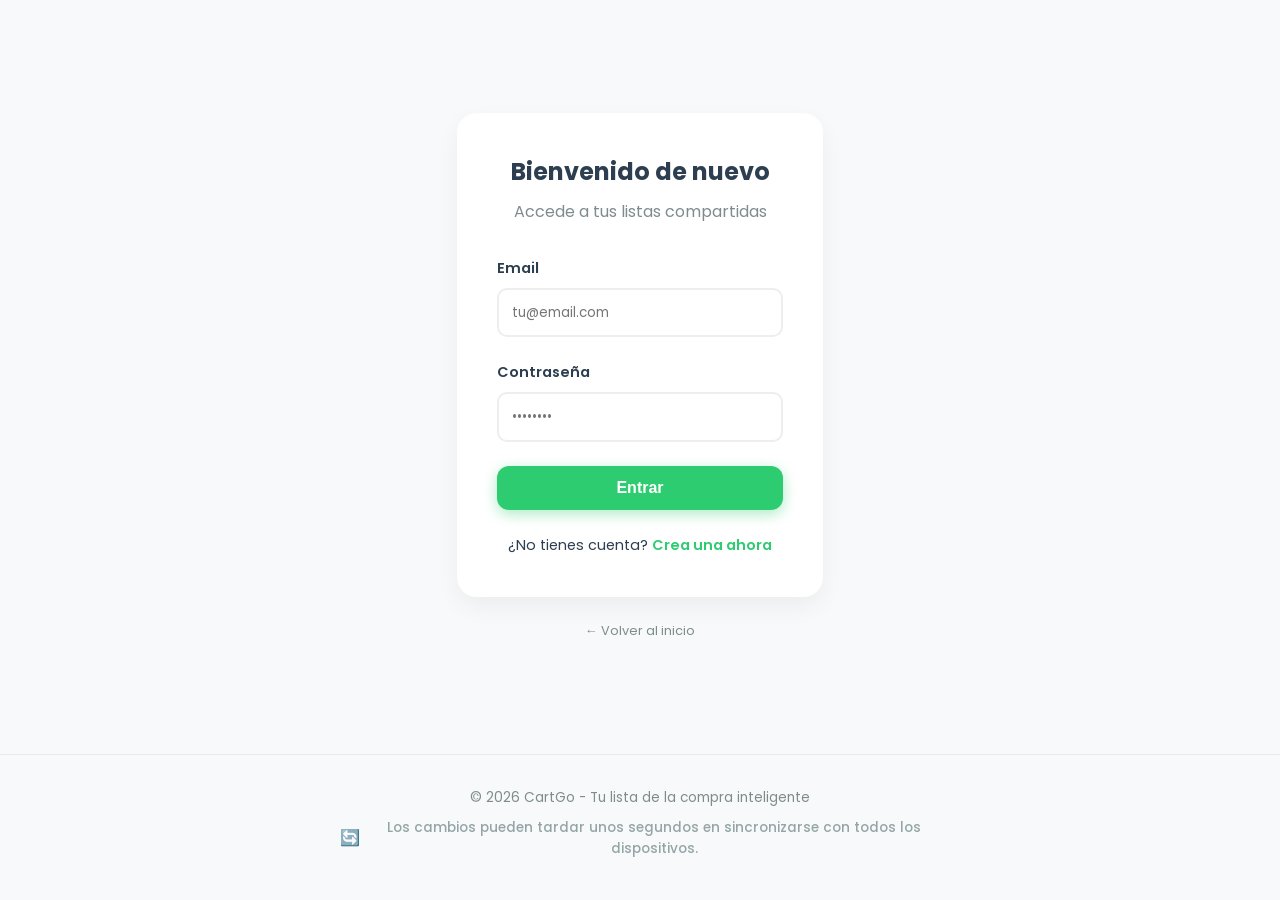
==== dashboard/index.html @ 1b724957 "V1.0.0" ====
<!DOCTYPE html>
<html lang="es">
<head>
    <meta charset="UTF-8">
    <meta name="viewport" content="width=device-width, initial-scale=1.0">
    <title>Mis Listas | CartGo</title>
    <link href="https://fonts.googleapis.com/css2?family=Poppins:wght@400;600;700&display=swap" rel="stylesheet">
    <link rel="stylesheet" href="../style.css">
    <style>
        .navbar {
            width: 100%; background: white; padding: 1rem 2rem;
            display: flex; justify-content: space-between; align-items: center;
            position: fixed; top: 0; left: 0; box-shadow: var(--shadow); z-index: 1000;
        }

        .grid-listas {
            display: grid;
            grid-template-columns: repeat(auto-fill, minmax(300px, 1fr));
            gap: 1.5rem;
            width: 100%;
            margin-top: 2rem;
        }

        .card-lista {
            background: white;
            padding: 1.5rem;
            border-radius: 20px;
            box-shadow: var(--shadow);
            transition: var(--transition);
            border: 1px solid #eee;
            display: flex;
            flex-direction: column;
            justify-content: space-between;
        }

        .card-lista:hover {
            transform: translateY(-5px);
            box-shadow: 0 12px 30px rgba(0,0,0,0.1);
        }

        .badge {
            font-size: 0.7rem;
            padding: 4px 10px;
            border-radius: 50px;
            font-weight: 700;
            text-transform: uppercase;
        }

        .badge-owner { background: #e8f8f0; color: #27ae60; }
        .badge-guest { background: #e3f2fd; color: #3498db; }

        .card-actions {
            display: flex;
            gap: 10px;
            margin-top: 1.5rem;
        }

        .btn-sm {
            padding: 0.6rem 1.2rem;
            font-size: 0.85rem;
            flex: 1;
        }

        .btn-delete {
            background: #fff0f0;
            color: #ff7675;
            border: 1px solid #ff7675;
        }

        .btn-delete:hover {
            background: #ff7675;
            color: white;
        }

        #loadingMsg {
            grid-column: 1 / -1;
            text-align: center;
            padding: 3rem;
            color: var(--text-muted);
        }
    </style>
</head>
<body>

    <nav class="navbar">
        <div style="font-weight: 700; color: var(--primary); font-size: 1.5rem;">CartGo</div>
        <div style="display: flex; align-items: center; gap: 15px;">
            <span id="displayUser" style="font-weight: 600;">Usuario</span>
            <a href="#" onclick="logout()" style="color: #ff7675; text-decoration: none; font-size: 0.8rem; font-weight: 700;">SALIR</a>
        </div>
    </nav>

    <main class="container" style="margin-top: 100px; align-items: flex-start;">
        <header style="width: 100%; display: flex; justify-content: space-between; align-items: center; flex-wrap: wrap; gap: 1rem;">
            <div>
                <h1 style="text-align: left; margin: 0;">Mis Listas</h1>
                <p style="color: var(--text-muted);">Organiza y comparte tus compras.</p>
            </div>
            <button class="btn btn-primary" onclick="crearNuevaLista()">+ Crear Nueva Lista</button>
        </header>

        <div class="grid-listas" id="gridListas">
            <div id="loadingMsg">Cargando tus listas...</div>
        </div>
    </main>
    <footer class="main-footer">
        <div class="footer-content">
            <p>© 2026 CartGo - Tu lista de la compra inteligente</p>
            <p class="sync-notice">
                <span class="sync-icon">🔄</span> 
                Los cambios pueden tardar unos segundos en sincronizarse con todos los dispositivos.
            </p>
        </div>
    </footer>
    <script>
        const WEB_APP_URL = "https://script.google.com/macros/s/AKfycbzgT7fMgUJezpZlKU060N3p0SqLDEQKPByZG94a2-GIna7xIWkbCa0sJy3T3JWGw4Wq/exec"; // REEMPLAZA ESTO
        const userEmail = localStorage.getItem('userEmail');
        const userName = localStorage.getItem('userName');

        // Redirigir si no hay sesión
        if (!userEmail) { window.location.href = '../login/'; }
        document.getElementById('displayUser').innerText = userName;

        async function cargarListas() {
            try {
                const response = await fetch(WEB_APP_URL, {
                    method: 'POST',
                    body: JSON.stringify({
                        action: "getLists",
                        email: userEmail
                    })
                });
                const data = await response.json();
                const grid = document.getElementById('gridListas');
                grid.innerHTML = "";

                if (data.listas && data.listas.length > 0) {
                    data.listas.forEach(lista => {
                        const card = document.createElement('div');
                        card.className = 'card-lista';
                        
                        // Si es dueño sale badge verde, si es invitado sale badge azul
                        const badgeClass = lista.isOwner ? 'badge-owner' : 'badge-guest';
                        const badgeText = lista.isOwner ? 'Dueño' : 'Invitado';

                        card.innerHTML = `
                            <div>
                                <div style="display:flex; justify-content:space-between; margin-bottom:0.5rem;">
                                    <span class="badge ${badgeClass}">${badgeText}</span>
                                </div>
                                <h3 style="margin:0; font-size:1.4rem;">${lista.nombre}</h3>
                            </div>
                            <div class="card-actions">
                                <button onclick="abrirLista('${lista.id}', '${lista.nombre}')" class="btn btn-primary btn-sm">Abrir Lista</button>
                                ${lista.isOwner ? `<button onclick="eliminarLista('${lista.id}')" class="btn btn-sm btn-delete">Eliminar</button>` : ''}
                            </div>
                        `;
                        grid.appendChild(card);
                    });
                } else {
                    grid.innerHTML = `<div id="loadingMsg">No tienes listas aún. ¡Crea una para empezar!</div>`;
                }
            } catch (error) {
                document.getElementById('gridListas').innerHTML = "Error al conectar con el servidor.";
            }
        }

        async function crearNuevaLista() {
            const nombre = prompt("¿Cómo quieres llamar a tu lista?");
            if (!nombre) return;

            try {
                const resp = await fetch(WEB_APP_URL, {
                    method: 'POST',
                    body: JSON.stringify({
                        action: "createList",
                        nombre_lista: nombre,
                        owner_email: userEmail
                    })
                });
                cargarListas();
            } catch (e) { alert("Error al crear"); }
        }

        async function eliminarLista(id) {
            if (!confirm("¿Seguro que quieres borrar esta lista? Se perderán todos los productos.")) return;
            
            try {
                await fetch(WEB_APP_URL, {
                    method: 'POST',
                    body: JSON.stringify({
                        action: "deleteList",
                        idLista: id,
                        email: userEmail
                    })
                });
                cargarListas();
            } catch (e) { alert("Error al eliminar"); }
        }

        function abrirLista(id, nombre) {
            // Pasamos el nombre real por la URL para que la página lista lo lea
            window.location.href = `../lista/?id=${id}&name=${encodeURIComponent(nombre)}`;
        }

        function logout() {
            localStorage.clear();
            window.location.href = '../';
        }

        // Carga inicial
        cargarListas();
    </script>
</body>
</html>
---- style.css ----
/* =========================================
   VARIABLES Y CONFIGURACIÓN BASE
   ========================================= */
:root {
    --primary: #2ecc71;
    --primary-hover: #27ae60;
    --dark: #2c3e50;
    --light-bg: #f8f9fa;
    --white: #ffffff;
    --text-muted: #7f8c8d;
    --shadow: 0 10px 25px rgba(0, 0, 0, 0.05);
    --transition: all 0.3s ease;
}

* {
    margin: 0;
    padding: 0;
    box-sizing: border-box;
}

body {
    font-family: 'Poppins', sans-serif;
    background-color: var(--light-bg);
    color: var(--dark);
    line-height: 1.6;
    display: flex;
    flex-direction: column;
    min-height: 100vh;
}

/* =========================================
   LAYOUT Y CONTENEDORES
   ========================================= */
.container {
    max-width: 1200px;
    margin: 0 auto;
    padding: 2rem;
    flex: 1;
    display: flex;
    flex-direction: column;
    justify-content: center;
    align-items: center;
}

/* =========================================
   TIPOGRAFÍA Y HERO (INDEX)
   ========================================= */
h1 {
    font-size: 3.5rem;
    font-weight: 700;
    color: var(--primary);
    margin-bottom: 1rem;
    letter-spacing: -1px;
    text-align: center;
}

.hero-text {
    font-size: 1.2rem;
    color: var(--text-muted);
    margin-bottom: 3rem;
    max-width: 600px;
    text-align: center;
}

/* =========================================
   BOTONES
   ========================================= */
.btn-group {
    display: flex;
    gap: 1.5rem;
    justify-content: center;
    flex-wrap: wrap;
}

.btn {
    padding: 0.8rem 2.5rem;
    border-radius: 12px;
    font-size: 1rem;
    font-weight: 600;
    text-decoration: none;
    transition: var(--transition);
    cursor: pointer;
    border: none;
    display: inline-block;
    text-align: center;
}

.btn-primary {
    background-color: var(--primary);
    color: var(--white);
    box-shadow: 0 4px 14px rgba(46, 204, 113, 0.4);
}

.btn-primary:hover {
    background-color: var(--primary-hover);
    transform: translateY(-2px);
}

.btn-outline {
    background-color: transparent;
    border: 2px solid var(--primary);
    color: var(--primary);
}

.btn-outline:hover {
    background-color: var(--primary);
    color: var(--white);
}

/* =========================================
   TARJETAS Y FORMULARIOS (LOGIN/REGISTER)
   ========================================= */
.card {
    background: var(--white);
    padding: 2.5rem;
    border-radius: 20px;
    box-shadow: var(--shadow);
    width: 100%;
    max-width: 400px;
    margin-bottom: 1.5rem;
}

.card h2 {
    margin-bottom: 0.5rem;
    text-align: center;
}

.card p {
    text-align: center;
    margin-bottom: 2rem;
    color: var(--text-muted);
}

.form-group {
    margin-bottom: 1.5rem;
}

.form-group label {
    display: block;
    font-weight: 600;
    margin-bottom: 0.5rem;
    font-size: 0.9rem;
}

.form-group input {
    width: 100%;
    padding: 0.8rem;
    border: 2px solid #eee;
    border-radius: 10px;
    outline: none;
    transition: var(--transition);
    font-family: inherit;
}

.form-group input:focus {
    border-color: var(--primary);
}

.form-footer {
    margin-top: 1.5rem;
    font-size: 0.9rem;
    text-align: center;
}

.form-footer a {
    color: var(--primary);
    text-decoration: none;
    font-weight: 600;
}

/* =========================================
   FEATURES GRID (INDEX)
   ========================================= */
.features-grid {
    display: grid;
    grid-template-columns: repeat(auto-fit, minmax(250px, 1fr));
    gap: 1.5rem;
    margin-top: 5rem;
    width: 100%;
}

.feature-item {
    background: var(--white);
    padding: 1.5rem;
    border-radius: 15px;
    box-shadow: var(--shadow);
    text-align: center;
}

.feature-item h3 {
    color: var(--primary);
    margin-bottom: 0.5rem;
}

.feature-item p {
    font-size: 0.9rem;
    color: var(--text-muted);
}

/* =========================================
   DASHBOARD (LISTA DE COMPRA)
   ========================================= */
.list-container {
    width: 100%;
    max-width: 500px;
}

.add-item-box {
    display: flex;
    gap: 10px;
    margin-bottom: 2rem;
}

.shopping-list {
    list-style: none;
    background: white;
    border-radius: 15px;
    overflow: hidden;
    box-shadow: var(--shadow);
}

.shopping-item {
    display: flex;
    align-items: center;
    padding: 1rem;
    border-bottom: 1px solid #eee;
    justify-content: space-between;
}

.shopping-item:last-child {
    border-bottom: none;
}

.item-name {
    flex: 1;
    margin-left: 10px;
}

.btn-delete {
    background: #ff7675;
    color: white;
    border: none;
    padding: 5px 10px;
    border-radius: 5px;
    cursor: pointer;
}

/* Responsivo */
@media (max-width: 600px) {
    h1 { font-size: 2.5rem; }
    .card { padding: 1.5rem; }
}

/* =========================================
   FOOTER STYLES
   ========================================= */
.main-footer {
    width: 100%;
    padding: 2rem 1rem;
    margin-top: auto; /* Empuja el footer al final si hay poco contenido */
    background-color: transparent;
    border-top: 1px solid rgba(0,0,0,0.05);
}

.footer-content {
    max-width: 600px;
    margin: 0 auto;
    text-align: center;
}

.footer-content p {
    font-size: 0.85rem;
    color: var(--text-muted);
    margin-bottom: 0.5rem;
}

.sync-notice {
    display: flex;
    align-items: center;
    justify-content: center;
    gap: 8px;
    font-weight: 500;
    color: #95a5a6 !important; /* Un gris más suave */
}

.sync-icon {
    font-size: 1rem;
    animation: spin 8s linear infinite; /* Un giro muy lento casi imperceptible */
}

@keyframes spin {
    from { transform: rotate(0deg); }
    to { transform: rotate(360deg); }
}

/* Ajuste para que el footer no tape contenido en móviles */
@media (max-width: 600px) {
    .main-footer {
        padding: 1.5rem 1rem;
    }
}
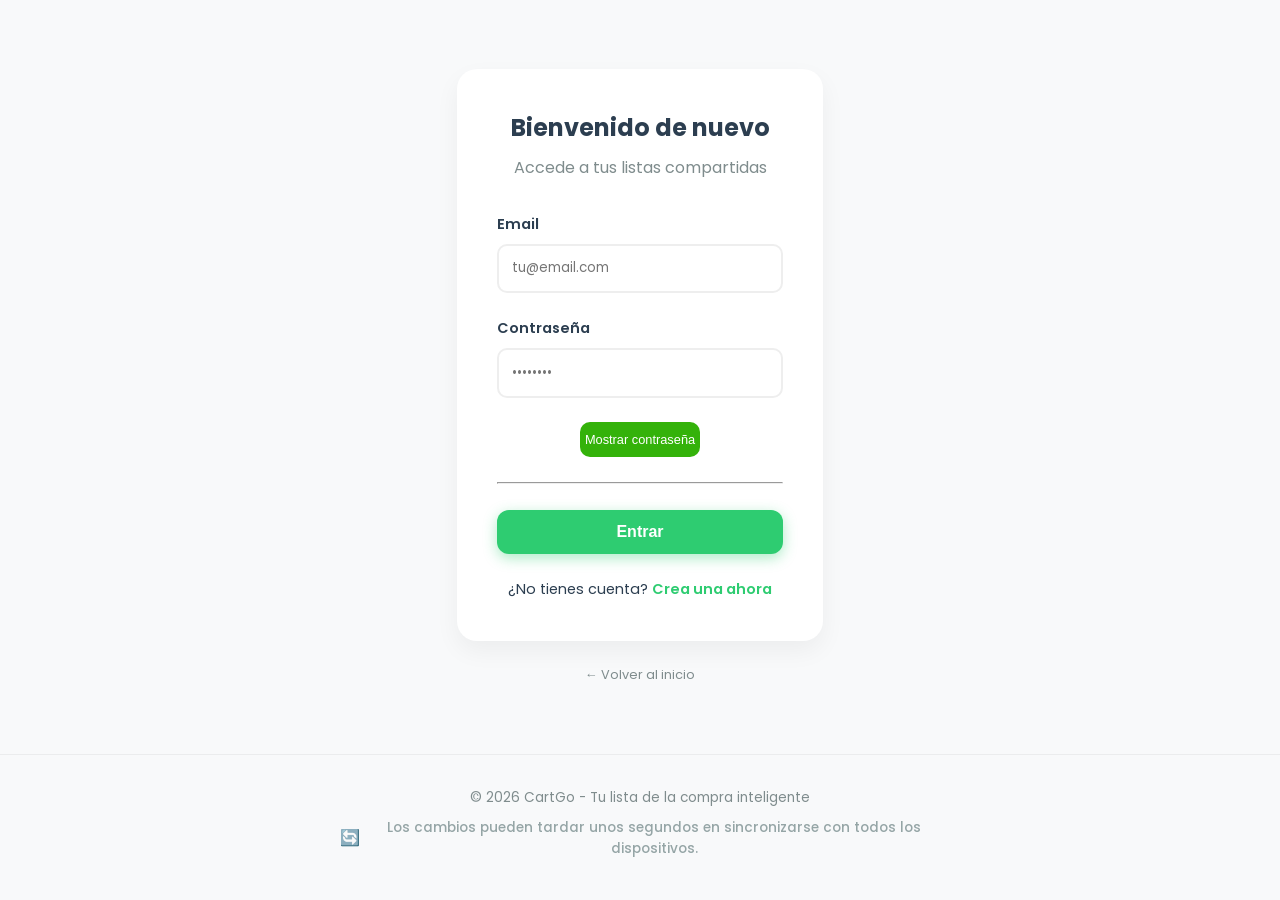
==== commit 48b73cfc: "V1.1.0 Botón de mostrar contraseña añadido." ====
--- a/dashboard/index.html
+++ b/dashboard/index.html
@@ -12,72 +12,23 @@
             display: flex; justify-content: space-between; align-items: center;
             position: fixed; top: 0; left: 0; box-shadow: var(--shadow); z-index: 1000;
         }
-
         .grid-listas {
-            display: grid;
-            grid-template-columns: repeat(auto-fill, minmax(300px, 1fr));
-            gap: 1.5rem;
-            width: 100%;
-            margin-top: 2rem;
+            display: grid; grid-template-columns: repeat(auto-fill, minmax(300px, 1fr));
+            gap: 1.5rem; width: 100%; margin-top: 2rem;
         }
-
         .card-lista {
-            background: white;
-            padding: 1.5rem;
-            border-radius: 20px;
-            box-shadow: var(--shadow);
-            transition: var(--transition);
-            border: 1px solid #eee;
-            display: flex;
-            flex-direction: column;
-            justify-content: space-between;
+            background: white; padding: 1.5rem; border-radius: 20px;
+            box-shadow: var(--shadow); transition: var(--transition);
+            border: 1px solid #eee; display: flex; flex-direction: column; justify-content: space-between;
         }
-
-        .card-lista:hover {
-            transform: translateY(-5px);
-            box-shadow: 0 12px 30px rgba(0,0,0,0.1);
-        }
-
-        .badge {
-            font-size: 0.7rem;
-            padding: 4px 10px;
-            border-radius: 50px;
-            font-weight: 700;
-            text-transform: uppercase;
-        }
-
+        .card-lista:hover { transform: translateY(-5px); box-shadow: 0 12px 30px rgba(0,0,0,0.1); }
+        .badge { font-size: 0.7rem; padding: 4px 10px; border-radius: 50px; font-weight: 700; text-transform: uppercase; }
         .badge-owner { background: #e8f8f0; color: #27ae60; }
         .badge-guest { background: #e3f2fd; color: #3498db; }
-
-        .card-actions {
-            display: flex;
-            gap: 10px;
-            margin-top: 1.5rem;
-        }
-
-        .btn-sm {
-            padding: 0.6rem 1.2rem;
-            font-size: 0.85rem;
-            flex: 1;
-        }
-
-        .btn-delete {
-            background: #fff0f0;
-            color: #ff7675;
-            border: 1px solid #ff7675;
-        }
-
-        .btn-delete:hover {
-            background: #ff7675;
-            color: white;
-        }
-
-        #loadingMsg {
-            grid-column: 1 / -1;
-            text-align: center;
-            padding: 3rem;
-            color: var(--text-muted);
-        }
+        .card-actions { display: flex; gap: 10px; margin-top: 1.5rem; }
+        .btn-sm { padding: 0.6rem 1.2rem; font-size: 0.85rem; flex: 1; }
+        .btn-delete { background: #fff0f0; color: #ff7675; border: 1px solid #ff7675; }
+        .btn-exit { background: #f8f9fa; color: #666; border: 1px solid #ddd; }
     </style>
 </head>
 <body>
@@ -85,7 +36,7 @@
     <nav class="navbar">
         <div style="font-weight: 700; color: var(--primary); font-size: 1.5rem;">CartGo</div>
         <div style="display: flex; align-items: center; gap: 15px;">
-            <span id="displayUser" style="font-weight: 600;">Usuario</span>
+            <span id="displayUser" style="font-weight: 600;">Cargando...</span>
             <a href="#" onclick="logout()" style="color: #ff7675; text-decoration: none; font-size: 0.8rem; font-weight: 700;">SALIR</a>
         </div>
     </nav>
@@ -100,35 +51,30 @@
         </header>
 
         <div class="grid-listas" id="gridListas">
-            <div id="loadingMsg">Cargando tus listas...</div>
+            <div style="grid-column: 1/-1; text-align: center; padding: 3rem; color: #999;">Cargando tus listas...</div>
         </div>
     </main>
+
     <footer class="main-footer">
         <div class="footer-content">
             <p>© 2026 CartGo - Tu lista de la compra inteligente</p>
-            <p class="sync-notice">
-                <span class="sync-icon">🔄</span> 
-                Los cambios pueden tardar unos segundos en sincronizarse con todos los dispositivos.
-            </p>
+            <p style="color:#95a5a6; font-size:0.8rem;">🔄 Los cambios pueden tardar unos segundos en sincronizarse.</p>
         </div>
     </footer>
+
     <script>
-        const WEB_APP_URL = "https://script.google.com/macros/s/AKfycbzgT7fMgUJezpZlKU060N3p0SqLDEQKPByZG94a2-GIna7xIWkbCa0sJy3T3JWGw4Wq/exec"; // REEMPLAZA ESTO
+        const WEB_APP_URL = "https://script.google.com/macros/s/AKfycbzgT7fMgUJezpZlKU060N3p0SqLDEQKPByZG94a2-GIna7xIWkbCa0sJy3T3JWGw4Wq/exec";
         const userEmail = localStorage.getItem('userEmail');
         const userName = localStorage.getItem('userName');
 
-        // Redirigir si no hay sesión
-        if (!userEmail) { window.location.href = '../login/'; }
+        if (!userEmail) window.location.href = '../login/';
         document.getElementById('displayUser').innerText = userName;
 
         async function cargarListas() {
             try {
                 const response = await fetch(WEB_APP_URL, {
                     method: 'POST',
-                    body: JSON.stringify({
-                        action: "getLists",
-                        email: userEmail
-                    })
+                    body: JSON.stringify({ action: "getLists", email: userEmail })
                 });
                 const data = await response.json();
                 const grid = document.getElementById('gridListas');
@@ -138,77 +84,62 @@
                     data.listas.forEach(lista => {
                         const card = document.createElement('div');
                         card.className = 'card-lista';
-                        
-                        // Si es dueño sale badge verde, si es invitado sale badge azul
                         const badgeClass = lista.isOwner ? 'badge-owner' : 'badge-guest';
                         const badgeText = lista.isOwner ? 'Dueño' : 'Invitado';
 
                         card.innerHTML = `
                             <div>
-                                <div style="display:flex; justify-content:space-between; margin-bottom:0.5rem;">
-                                    <span class="badge ${badgeClass}">${badgeText}</span>
-                                </div>
-                                <h3 style="margin:0; font-size:1.4rem;">${lista.nombre}</h3>
+                                <span class="badge ${badgeClass}">${badgeText}</span>
+                                <h3 style="margin:0.5rem 0; font-size:1.4rem;">${lista.nombre}</h3>
                             </div>
                             <div class="card-actions">
-                                <button onclick="abrirLista('${lista.id}', '${lista.nombre}')" class="btn btn-primary btn-sm">Abrir Lista</button>
-                                ${lista.isOwner ? `<button onclick="eliminarLista('${lista.id}')" class="btn btn-sm btn-delete">Eliminar</button>` : ''}
+                                <button onclick="abrirLista('${lista.id}', '${lista.nombre}', ${lista.isOwner})" class="btn btn-primary btn-sm">Abrir</button>
+                                ${lista.isOwner 
+                                    ? `<button onclick="eliminarLista('${lista.id}')" class="btn btn-sm btn-delete">Eliminar</button>` 
+                                    : `<button onclick="salirDeLista('${lista.id}')" class="btn btn-sm btn-exit">Salirse</button>`}
                             </div>
                         `;
                         grid.appendChild(card);
                     });
                 } else {
-                    grid.innerHTML = `<div id="loadingMsg">No tienes listas aún. ¡Crea una para empezar!</div>`;
+                    grid.innerHTML = `<div style="grid-column:1/-1; text-align:center; padding:3rem; color:#999;">No tienes listas aún.</div>`;
                 }
-            } catch (error) {
-                document.getElementById('gridListas').innerHTML = "Error al conectar con el servidor.";
-            }
+            } catch (e) { console.error(e); }
         }
 
         async function crearNuevaLista() {
-            const nombre = prompt("¿Cómo quieres llamar a tu lista?");
+            const nombre = prompt("Nombre de la lista:");
             if (!nombre) return;
-
-            try {
-                const resp = await fetch(WEB_APP_URL, {
-                    method: 'POST',
-                    body: JSON.stringify({
-                        action: "createList",
-                        nombre_lista: nombre,
-                        owner_email: userEmail
-                    })
-                });
-                cargarListas();
-            } catch (e) { alert("Error al crear"); }
+            await fetch(WEB_APP_URL, {
+                method: 'POST',
+                body: JSON.stringify({ action: "createList", nombre_lista: nombre, owner_email: userEmail })
+            });
+            cargarListas();
         }
 
         async function eliminarLista(id) {
-            if (!confirm("¿Seguro que quieres borrar esta lista? Se perderán todos los productos.")) return;
-            
-            try {
-                await fetch(WEB_APP_URL, {
-                    method: 'POST',
-                    body: JSON.stringify({
-                        action: "deleteList",
-                        idLista: id,
-                        email: userEmail
-                    })
-                });
-                cargarListas();
-            } catch (e) { alert("Error al eliminar"); }
+            if (!confirm("¿Borrar lista permanentemente?")) return;
+            await fetch(WEB_APP_URL, {
+                method: 'POST',
+                body: JSON.stringify({ action: "deleteList", idLista: id, email: userEmail })
+            });
+            cargarListas();
         }
 
-        function abrirLista(id, nombre) {
-            // Pasamos el nombre real por la URL para que la página lista lo lea
-            window.location.href = `../lista/?id=${id}&name=${encodeURIComponent(nombre)}`;
+        async function salirDeLista(id) {
+            if (!confirm("¿Seguro que quieres salirte de esta lista?")) return;
+            await fetch(WEB_APP_URL, {
+                method: 'POST',
+                body: JSON.stringify({ action: "removeMe", idLista: id, email: userEmail })
+            });
+            cargarListas();
         }
 
-        function logout() {
-            localStorage.clear();
-            window.location.href = '../';
+        function abrirLista(id, nombre, isOwner) {
+            window.location.href = `../lista/?id=${id}&name=${encodeURIComponent(nombre)}&owner=${isOwner}`;
         }
 
-        // Carga inicial
+        function logout() { localStorage.clear(); window.location.href = '../'; }
         cargarListas();
     </script>
 </body>
--- a/style.css
+++ b/style.css
@@ -298,4 +298,23 @@
     .main-footer {
         padding: 1.5rem 1rem;
     }
+}
+
+.btn-ver{
+    transition: 0.3s;
+    background-color: 
+    rgb(52, 178, 10); 
+    border-radius: 10px; 
+    color: white; 
+    border: none; 
+    padding: 10px 5px; 
+    cursor: pointer;
+    font-size: 0.8rem;
+}
+
+.btn-ver:hover{
+    font-size: 0.9rem;
+    transition: 0.3s;
+    filter: brightness(1.1);
+    padding: 12px 8px;
 }
